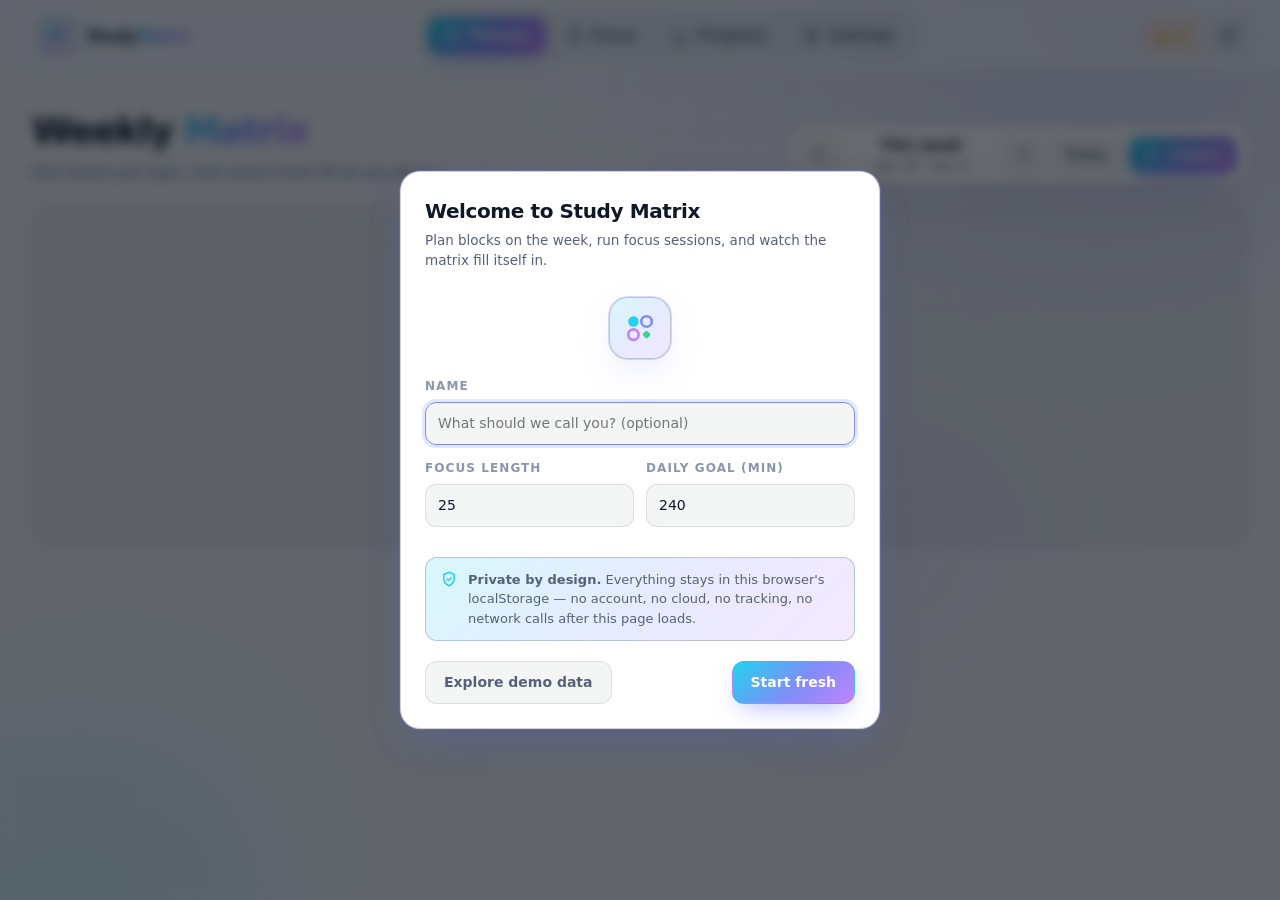
==== index.html @ 2f059b22 "Add Study Pomodoro Matrix app Vanilla HTML/CSS/JS Pomodoro study planner: weekly topic matrix with p" ====
<!doctype html>
<html lang="en" data-theme="dark">
<head>
  <meta charset="utf-8">
  <meta name="viewport" content="width=device-width, initial-scale=1">
  <meta name="theme-color" content="#070b14">
  <meta name="color-scheme" content="dark light">
  <title>Study Matrix — Plan · Focus · Achieve</title>
  <link rel="icon" href="data:image/svg+xml,%3Csvg xmlns='http://www.w3.org/2000/svg' viewBox='0 0 32 32'%3E%3Crect width='32' height='32' rx='8' fill='%230b1220'/%3E%3Ccircle cx='11' cy='11' r='4' fill='%2322d3ee'/%3E%3Ccircle cx='21' cy='11' r='4' fill='none' stroke='%23818cf8' stroke-width='2'/%3E%3Ccircle cx='11' cy='21' r='4' fill='none' stroke='%23c084fc' stroke-width='2'/%3E%3Crect x='18.5' y='18.5' width='5' height='5' rx='1.5' fill='%2334d399' transform='rotate(45 21 21)'/%3E%3C/svg%3E">
  <link rel="stylesheet" href="styles.css">
</head>
<body>
  <div class="bg-scene" aria-hidden="true">
    <div class="orb orb-a"></div>
    <div class="orb orb-b"></div>
    <div class="orb orb-c"></div>
    <div class="bg-grid"></div>
  </div>

  <header class="topbar">
    <button class="brand" data-goto="planner" aria-label="Study Matrix home">
      <span class="brand-mark" aria-hidden="true">
        <svg viewBox="0 0 32 32" width="30" height="30">
          <circle cx="11" cy="11" r="4" fill="#22d3ee"/>
          <circle cx="21" cy="11" r="4" fill="none" stroke="#818cf8" stroke-width="2"/>
          <circle cx="11" cy="21" r="4" fill="none" stroke="#c084fc" stroke-width="2"/>
          <rect x="18.6" y="18.6" width="4.8" height="4.8" rx="1.4" fill="#34d399" transform="rotate(45 21 21)"/>
        </svg>
      </span>
      <span class="brand-text">Study<em>Matrix</em></span>
    </button>

    <nav class="mainnav" aria-label="Main">
      <button class="nav-pill is-active" data-goto="planner">
        <svg viewBox="0 0 24 24" class="ic"><path d="M4 5h16M4 12h16M4 19h10" fill="none" stroke="currentColor" stroke-width="2" stroke-linecap="round"/></svg>
        <span>Planner</span>
      </button>
      <button class="nav-pill" data-goto="focus">
        <svg viewBox="0 0 24 24" class="ic"><circle cx="12" cy="13" r="8" fill="none" stroke="currentColor" stroke-width="2"/><path d="M12 9v4l2.5 2.5M9 2h6" fill="none" stroke="currentColor" stroke-width="2" stroke-linecap="round"/></svg>
        <span>Focus</span>
      </button>
      <button class="nav-pill" data-goto="progress">
        <svg viewBox="0 0 24 24" class="ic"><path d="M4 20V10M10 20V4M16 20v-8M22 20H2" fill="none" stroke="currentColor" stroke-width="2" stroke-linecap="round"/></svg>
        <span>Progress</span>
      </button>
      <button class="nav-pill" data-goto="settings">
        <svg viewBox="0 0 24 24" class="ic"><circle cx="12" cy="12" r="3.2" fill="none" stroke="currentColor" stroke-width="2"/><path d="M19 12a7 7 0 0 0-.14-1.4l2-1.55-2-3.46-2.35.95a7 7 0 0 0-2.42-1.4L13.7 2.6h-3.4l-.39 2.54a7 7 0 0 0-2.42 1.4l-2.35-.95-2 3.46 2 1.55A7 7 0 0 0 5 12c0 .48.05.94.14 1.4l-2 1.55 2 3.46 2.35-.95a7 7 0 0 0 2.42 1.4l.39 2.54h3.4l.39-2.54a7 7 0 0 0 2.42-1.4l2.35.95 2-3.46-2-1.55c.09-.46.14-.92.14-1.4Z" fill="none" stroke="currentColor" stroke-width="1.6"/></svg>
        <span>Settings</span>
      </button>
    </nav>

    <div class="top-actions">
      <button class="timer-chip" id="timer-chip" hidden data-goto="focus" aria-label="Timer running — go to Focus">
        <span class="chip-dot" aria-hidden="true"></span>
        <span id="timer-chip-text">25:00</span>
      </button>
      <div class="streak-chip" id="nav-streak" title="Current study streak">
        <svg viewBox="0 0 24 24" class="ic flame" aria-hidden="true"><path d="M12 22c4.4 0 7-2.8 7-6.5 0-2.4-1.2-4.2-2.4-5.7-.5 1-1.1 1.7-2 2.2.3-2.6-.9-6.1-4.1-8 .2 2.3-.6 3.9-1.9 5.4C7.3 10.9 5 13 5 16 5 19.9 7.6 22 12 22Z" fill="currentColor"/><path d="M12 22c-2 0-3.4-1.3-3.4-3.2 0-1.4.8-2.4 1.7-3.3.5.7 1 1.1 1.7 1.4.2-1.4-.3-2.9-1.5-4.1 2.5.6 4.9 2.9 4.9 6 0 1.9-1.4 3.2-3.4 3.2Z" fill="rgba(0,0,0,.28)"/></svg>
        <span id="nav-streak-num">0</span>
      </div>
      <button class="icon-btn" id="theme-toggle" aria-label="Toggle theme">
        <svg viewBox="0 0 24 24" class="ic ic-moon"><path d="M20.4 14.2A8.5 8.5 0 0 1 9.8 3.6 8.5 8.5 0 1 0 20.4 14.2Z" fill="none" stroke="currentColor" stroke-width="2" stroke-linejoin="round"/></svg>
        <svg viewBox="0 0 24 24" class="ic ic-sun"><circle cx="12" cy="12" r="4.4" fill="none" stroke="currentColor" stroke-width="2"/><path d="M12 2.5v2.4M12 19.1v2.4M2.5 12h2.4M19.1 12h2.4M5 5l1.7 1.7M17.3 17.3 19 19M19 5l-1.7 1.7M6.7 17.3 5 19" stroke="currentColor" stroke-width="2" stroke-linecap="round"/></svg>
      </button>
    </div>
  </header>

  <main id="main">
    <!-- ============ PLANNER ============ -->
    <section class="view is-active" id="view-planner" aria-labelledby="planner-title">
      <div class="view-head">
        <div>
          <h1 class="view-title" id="planner-title">Weekly <span class="grad-text">Matrix</span></h1>
          <p class="view-sub" id="planner-sub">Plan blocks per topic, then watch them fill as you focus.</p>
        </div>
        <div class="week-switch card">
          <button class="icon-btn" id="week-prev" aria-label="Previous week"><svg viewBox="0 0 24 24" class="ic"><path d="M14.5 5.5 8 12l6.5 6.5" fill="none" stroke="currentColor" stroke-width="2.4" stroke-linecap="round" stroke-linejoin="round"/></svg></button>
          <div class="week-label">
            <strong id="week-label">This week</strong>
            <span id="week-range">—</span>
          </div>
          <button class="icon-btn" id="week-next" aria-label="Next week"><svg viewBox="0 0 24 24" class="ic"><path d="M9.5 5.5 16 12l-6.5 6.5" fill="none" stroke="currentColor" stroke-width="2.4" stroke-linecap="round" stroke-linejoin="round"/></svg></button>
          <button class="btn btn-ghost btn-sm" id="week-today">Today</button>
          <button class="btn btn-primary btn-sm" id="add-subject">
            <svg viewBox="0 0 24 24" class="ic"><path d="M12 5v14M5 12h14" fill="none" stroke="currentColor" stroke-width="2.4" stroke-linecap="round"/></svg>
            Subject
          </button>
        </div>
      </div>
      <div id="planner-root"></div>
    </section>

    <!-- ============ FOCUS ============ -->
    <section class="view" id="view-focus" aria-labelledby="focus-title">
      <div class="focus-layout">
        <div class="focus-stage card" id="focus-stage">
          <div class="focus-toprow">
            <h1 class="view-title sr-only" id="focus-title">Focus</h1>
            <div class="phase-pill" id="phase-pill"><span class="phase-dot" aria-hidden="true"></span><span id="phase-label">Focus</span></div>
            <div class="cycle-dots" id="cycle-dots" aria-label="Cycle progress"></div>
          </div>

          <div class="ring-wrap">
            <svg class="ring" viewBox="0 0 320 320" aria-hidden="true">
              <defs>
                <linearGradient id="ringGrad" x1="0%" y1="0%" x2="100%" y2="100%">
                  <stop offset="0%" stop-color="#22d3ee"/>
                  <stop offset="55%" stop-color="#818cf8"/>
                  <stop offset="100%" stop-color="#c084fc"/>
                </linearGradient>
                <linearGradient id="ringGradRest" x1="0%" y1="0%" x2="100%" y2="100%">
                  <stop offset="0%" stop-color="#34d399"/>
                  <stop offset="100%" stop-color="#22d3ee"/>
                </linearGradient>
              </defs>
              <circle class="ring-track" cx="160" cy="160" r="140"/>
              <circle class="ring-value" id="ring-value" cx="160" cy="160" r="140"/>
            </svg>
            <div class="ring-center">
              <div class="ring-time" id="ring-time">25:00</div>
              <div class="ring-status" id="ring-status">Ready when you are</div>
            </div>
          </div>

          <div class="focus-controls">
            <button class="btn btn-ghost" id="btn-reset">
              <svg viewBox="0 0 24 24" class="ic"><path d="M4 10a8 8 0 1 1 1.7 6.2M4 10V4m0 6h6" fill="none" stroke="currentColor" stroke-width="2" stroke-linecap="round" stroke-linejoin="round"/></svg>
              Reset
            </button>
            <button class="btn btn-primary btn-xl" id="btn-main">
              <svg viewBox="0 0 24 24" class="ic ic-play"><path d="M7 4.8v14.4L19 12Z" fill="currentColor"/></svg>
              <svg viewBox="0 0 24 24" class="ic ic-pause"><path d="M7 4h3.6v16H7zM13.4 4H17v16h-3.6z" fill="currentColor"/></svg>
              <span id="btn-main-text">Start</span>
            </button>
            <button class="btn btn-ghost" id="btn-skip-rest" hidden>
              Skip rest
              <svg viewBox="0 0 24 24" class="ic"><path d="M5 5l9 7-9 7V5ZM16 5h3v14h-3z" fill="currentColor"/></svg>
            </button>
          </div>
        </div>

        <aside class="focus-side">
          <div class="card side-card">
            <label class="field-label" for="topic-select">Studying now</label>
            <select id="topic-select" class="select"></select>
            <div class="side-topic-meta" id="topic-meta">Pick a topic to tie this session to it.</div>
          </div>
          <div class="card side-card">
            <div class="side-stats" id="focus-side-stats"></div>
          </div>
          <div class="card side-card hint-card">
            <div class="hint-title">Shortcuts</div>
            <ul class="hints">
              <li><kbd>Space</kbd> start / pause</li>
            </ul>
          </div>
        </aside>
      </div>
    </section>

    <!-- ============ PROGRESS ============ -->
    <section class="view" id="view-progress" aria-labelledby="progress-title">
      <div class="view-head">
        <div>
          <h1 class="view-title" id="progress-title">Your <span class="grad-text">Progress</span></h1>
          <p class="view-sub">An honest record of time spent — no manual entry.</p>
        </div>
      </div>
      <div id="progress-root"></div>
    </section>

    <!-- ============ SETTINGS ============ -->
    <section class="view" id="view-settings" aria-labelledby="settings-title">
      <div class="view-head">
        <div>
          <h1 class="view-title" id="settings-title">Settings</h1>
          <p class="view-sub">Everything is stored locally in this browser only.</p>
        </div>
      </div>
      <div id="settings-root"></div>
    </section>
  </main>

  <div id="toast-root" aria-live="polite"></div>
  <div id="modal-root"></div>
  <input type="file" id="import-file" accept="application/json,.json" hidden>

  <script type="module" src="js/main.js"></script>
</body>
</html>
---- styles.css ----
/* ============================================================
   Study Matrix — design system
   Dark glass by default, light theme via [data-theme="light"]
   ============================================================ */

:root {
  --bg: #070b14;
  --bg-soft: #0b1120;
  --panel: linear-gradient(180deg, rgba(255,255,255,.055), rgba(255,255,255,.018));
  --panel-solid: #0e1526;
  --panel-2: rgba(255,255,255,.04);
  --border: rgba(255,255,255,.09);
  --border-strong: rgba(255,255,255,.16);
  --text: #e8eefb;
  --text-dim: #93a0b8;
  --text-faint: #5d6879;
  --accent: #22d3ee;
  --accent-2: #818cf8;
  --accent-3: #c084fc;
  --grad: linear-gradient(135deg, #22d3ee, #818cf8 55%, #c084fc);
  --grad-soft: linear-gradient(135deg, rgba(34,211,238,.18), rgba(129,140,248,.18) 55%, rgba(192,132,252,.18));
  --green: #34d399;
  --amber: #fbbf24;
  --rose: #fb7185;
  --radius: 18px;
  --radius-sm: 12px;
  --shadow: 0 18px 50px -18px rgba(0,0,0,.65);
  --shadow-glow: 0 0 0 1px rgba(129,140,248,.25), 0 14px 44px -12px rgba(129,140,248,.35);
  --font: ui-sans-serif, system-ui, -apple-system, "Segoe UI", Roboto, "Helvetica Neue", Arial, sans-serif;
  --mono: ui-monospace, "SF Mono", "Cascadia Code", Consolas, monospace;
}

[data-theme="light"] {
  --bg: #eef1f8;
  --bg-soft: #e6eaf4;
  --panel: linear-gradient(180deg, rgba(255,255,255,.92), rgba(255,255,255,.78));
  --panel-solid: #ffffff;
  --panel-2: rgba(15,23,42,.045);
  --border: rgba(15,23,42,.1);
  --border-strong: rgba(15,23,42,.2);
  --text: #101828;
  --text-dim: #55617a;
  --text-faint: #8b95ab;
  --shadow: 0 18px 44px -20px rgba(30,41,82,.35);
  --shadow-glow: 0 0 0 1px rgba(129,140,248,.3), 0 14px 40px -14px rgba(129,140,248,.4);
}

* { box-sizing: border-box; }
html { height: 100%; -webkit-tap-highlight-color: transparent; }

[hidden] { display: none !important; }

body {
  margin: 0;
  min-height: 100%;
  font-family: var(--font);
  background: var(--bg);
  color: var(--text);
  line-height: 1.5;
  -webkit-font-smoothing: antialiased;
  overflow-x: hidden;
}

/* Ambient background */
.bg-scene { position: fixed; inset: 0; z-index: -1; overflow: hidden; background:
  radial-gradient(1200px 700px at 85% -10%, rgba(129,140,248,.14), transparent 60%),
  radial-gradient(900px 600px at -10% 110%, rgba(34,211,238,.12), transparent 55%),
  var(--bg);
}
.orb { position: absolute; border-radius: 50%; filter: blur(90px); opacity: .5; animation: drift 26s ease-in-out infinite alternate; }
.orb-a { width: 520px; height: 520px; top: -180px; right: -80px; background: radial-gradient(circle, rgba(129,140,248,.5), transparent 65%); }
.orb-b { width: 460px; height: 460px; bottom: -200px; left: -120px; background: radial-gradient(circle, rgba(34,211,238,.45), transparent 65%); animation-delay: -8s; }
.orb-c { width: 380px; height: 380px; top: 40%; left: 55%; background: radial-gradient(circle, rgba(192,132,252,.32), transparent 65%); animation-delay: -16s; }
[data-theme="light"] .orb { opacity: .35; }
@keyframes drift { from { transform: translate3d(0,0,0) scale(1); } to { transform: translate3d(40px, 30px, 0) scale(1.08); } }

.bg-grid { position: absolute; inset: 0; background-image:
  linear-gradient(rgba(255,255,255,.028) 1px, transparent 1px),
  linear-gradient(90deg, rgba(255,255,255,.028) 1px, transparent 1px);
  background-size: 44px 44px;
  mask-image: radial-gradient(ellipse 90% 70% at 50% 0%, #000 30%, transparent 75%);
}
[data-theme="light"] .bg-grid { background-image:
  linear-gradient(rgba(15,23,42,.05) 1px, transparent 1px),
  linear-gradient(90deg, rgba(15,23,42,.05) 1px, transparent 1px); }

::selection { background: rgba(129,140,248,.4); }

/* Scrollbars */
::-webkit-scrollbar { width: 10px; height: 10px; }
::-webkit-scrollbar-thumb { background: rgba(140,150,180,.28); border-radius: 8px; border: 2px solid transparent; background-clip: content-box; }
::-webkit-scrollbar-track { background: transparent; }

:focus-visible { outline: 2px solid var(--accent-2); outline-offset: 2px; border-radius: 6px; }

.sr-only { position: absolute; width: 1px; height: 1px; margin: -1px; padding: 0; overflow: hidden; clip: rect(0 0 0 0); white-space: nowrap; border: 0; }

/* ============ Top bar ============ */
.topbar {
  position: sticky; top: 0; z-index: 50;
  display: flex; align-items: center; gap: 18px;
  padding: 12px clamp(14px, 3vw, 32px);
  background: color-mix(in srgb, var(--bg) 72%, transparent);
  backdrop-filter: blur(18px) saturate(1.4);
  -webkit-backdrop-filter: blur(18px) saturate(1.4);
  border-bottom: 1px solid var(--border);
}

.brand { display: flex; align-items: center; gap: 10px; background: none; border: 0; cursor: pointer; color: var(--text); padding: 4px 6px; border-radius: 10px; }
.brand-mark { display: grid; place-items: center; width: 38px; height: 38px; border-radius: 12px; background: var(--grad-soft); border: 1px solid var(--border-strong); box-shadow: var(--shadow-glow); }
.brand-text { font-size: 19px; font-weight: 800; letter-spacing: -.02em; }
.brand-text em { font-style: normal; background: var(--grad); -webkit-background-clip: text; background-clip: text; color: transparent; }

.mainnav { display: flex; gap: 4px; margin-inline: auto; background: var(--panel-2); border: 1px solid var(--border); padding: 4px; border-radius: 14px; }
.nav-pill {
  display: flex; align-items: center; gap: 8px;
  padding: 8px 16px; border-radius: 10px; border: 0; cursor: pointer;
  background: transparent; color: var(--text-dim);
  font: inherit; font-size: 14px; font-weight: 600;
  transition: color .18s, background .18s, box-shadow .18s;
}
.nav-pill:hover { color: var(--text); }
.nav-pill.is-active { color: #fff; background: var(--grad); box-shadow: 0 8px 22px -8px rgba(129,140,248,.7); }
[data-theme="light"] .nav-pill.is-active { color: #fff; }
.nav-pill .ic { width: 17px; height: 17px; }

.top-actions { display: flex; align-items: center; gap: 10px; }

.icon-btn {
  display: grid; place-items: center; width: 38px; height: 38px;
  border-radius: 11px; border: 1px solid var(--border);
  background: var(--panel-2); color: var(--text-dim); cursor: pointer;
  transition: color .15s, border-color .15s, transform .15s;
}
.icon-btn:hover { color: var(--text); border-color: var(--border-strong); transform: translateY(-1px); }
.icon-btn .ic { width: 19px; height: 19px; }

#theme-toggle .ic-sun { display: none; }
[data-theme="light"] #theme-toggle .ic-sun { display: block; }
[data-theme="light"] #theme-toggle .ic-moon { display: none; }

.streak-chip {
  display: flex; align-items: center; gap: 6px;
  padding: 7px 12px; border-radius: 11px;
  background: rgba(251,146,60,.12); border: 1px solid rgba(251,146,60,.35);
  color: var(--amber); font-weight: 800; font-size: 14px;
}
.streak-chip .flame { width: 16px; height: 16px; }

.timer-chip {
  display: flex; align-items: center; gap: 8px;
  padding: 7px 13px; border-radius: 11px; cursor: pointer;
  background: var(--grad-soft); border: 1px solid var(--border-strong);
  color: var(--text); font: inherit; font-weight: 700; font-size: 14px; font-variant-numeric: tabular-nums;
}
.timer-chip .chip-dot { width: 8px; height: 8px; border-radius: 50%; background: var(--green); animation: pulse 1.4s ease-in-out infinite; }
@keyframes pulse { 0%,100% { box-shadow: 0 0 0 0 rgba(52,211,153,.6); } 55% { box-shadow: 0 0 0 7px rgba(52,211,153,0); } }

/* ============ Layout ============ */
main { padding: clamp(16px, 3vw, 32px); max-width: 1280px; margin: 0 auto; }

.view { display: none; animation: viewIn .38s cubic-bezier(.2,.8,.25,1); }
.view.is-active { display: block; }
@keyframes viewIn { from { opacity: 0; transform: translateY(14px); } to { opacity: 1; transform: none; } }

.view-head { display: flex; align-items: flex-end; justify-content: space-between; gap: 18px; flex-wrap: wrap; margin-bottom: 22px; }
.view-title { margin: 0; font-size: clamp(26px, 3.4vw, 36px); font-weight: 850; letter-spacing: -.03em; }
.view-sub { margin: 4px 0 0; color: var(--text-dim); font-size: 14.5px; }
.grad-text { background: var(--grad); -webkit-background-clip: text; background-clip: text; color: transparent; }

.card {
  background: var(--panel);
  border: 1px solid var(--border);
  border-radius: var(--radius);
  box-shadow: var(--shadow);
  backdrop-filter: blur(14px);
  -webkit-backdrop-filter: blur(14px);
}

/* ============ Buttons / inputs ============ */
.btn {
  display: inline-flex; align-items: center; justify-content: center; gap: 8px;
  font: inherit; font-weight: 700; font-size: 14px;
  padding: 10px 18px; border-radius: 12px; cursor: pointer;
  border: 1px solid transparent; color: var(--text);
  transition: transform .15s, box-shadow .15s, filter .15s, background .15s;
}
.btn:active { transform: translateY(1px) scale(.99); }
.btn .ic { width: 17px; height: 17px; }

.btn-primary { background: var(--grad); color: #fff; box-shadow: 0 10px 26px -10px rgba(129,140,248,.75); }
.btn-primary:hover { filter: brightness(1.08); box-shadow: 0 14px 32px -10px rgba(129,140,248,.85); transform: translateY(-1px); }
.btn-primary:disabled { filter: grayscale(.6) brightness(.7); cursor: not-allowed; transform: none; box-shadow: none; }

.btn-ghost { background: var(--panel-2); border-color: var(--border); color: var(--text-dim); }
.btn-ghost:hover { color: var(--text); border-color: var(--border-strong); }

.btn-danger { background: rgba(251,113,133,.14); border-color: rgba(251,113,133,.4); color: var(--rose); }
.btn-danger:hover { background: rgba(251,113,133,.24); }

.btn-sm { padding: 7px 13px; font-size: 13px; border-radius: 10px; }
.btn-xl { padding: 16px 34px; font-size: 17px; border-radius: 16px; gap: 10px; }
.btn-xl .ic { width: 20px; height: 20px; }

.btn .ic-pause, .btn.is-running .ic-play { display: none; }
.btn.is-running .ic-pause { display: block; }

.select, .input {
  width: 100%; font: inherit; font-size: 14px; color: var(--text);
  background: var(--panel-2); border: 1px solid var(--border);
  border-radius: 11px; padding: 10px 12px; outline: none;
  transition: border-color .15s, box-shadow .15s;
}
.select:focus, .input:focus { border-color: var(--accent-2); box-shadow: 0 0 0 3px rgba(129,140,248,.22); }
.select option, .select optgroup { background: var(--panel-solid); color: var(--text); }

.field-label { display: block; font-size: 12px; font-weight: 800; letter-spacing: .09em; text-transform: uppercase; color: var(--text-faint); margin-bottom: 7px; }
.field { margin-bottom: 14px; }
.field-row { display: flex; gap: 12px; }
.field-row .field { flex: 1; }

input[type="checkbox"].switch { position: absolute; opacity: 0; pointer-events: none; }
.switch-track { display: inline-flex; align-items: center; gap: 10px; cursor: pointer; user-select: none; }
.switch-track::before { content: ""; width: 42px; height: 24px; border-radius: 999px; background: var(--panel-2); border: 1px solid var(--border-strong); transition: background .18s; flex: none; }
.switch-track::after { content: ""; position: absolute; width: 18px; height: 18px; border-radius: 50%; background: var(--text-dim); transition: transform .18s, background .18s; transform: translateX(3px); }
.switch-track { position: relative; }
.switch:checked + .switch-track::before { background: var(--grad); border-color: transparent; }
.switch:checked + .switch-track::after { transform: translateX(21px); background: #fff; }

.color-dots { display: flex; gap: 9px; flex-wrap: wrap; }
.color-dot-pick { width: 30px; height: 30px; border-radius: 50%; cursor: pointer; border: 2px solid transparent; padding: 0; background: none; position: relative; transition: transform .12s; }
.color-dot-pick::after { content: ""; position: absolute; inset: 3px; border-radius: 50%; background: var(--c); }
.color-dot-pick:hover { transform: scale(1.12); }
.color-dot-pick.is-picked { border-color: var(--text); }

kbd {
  font: 600 11px/1 var(--mono); color: var(--text-dim);
  background: var(--panel-2); border: 1px solid var(--border-strong);
  border-bottom-width: 2px; border-radius: 6px; padding: 3px 6px;
}

/* ============ Planner ============ */
.week-switch { display: flex; align-items: center; gap: 8px; padding: 8px 10px; border-radius: 16px; flex-wrap: wrap; }
.week-label { display: flex; flex-direction: column; align-items: center; min-width: 150px; }
.week-label strong { font-size: 14.5px; }
.week-label span { font-size: 12px; color: var(--text-dim); font-variant-numeric: tabular-nums; }

.matrix-scroll { overflow-x: auto; border-radius: var(--radius); border: 1px solid var(--border); background: var(--panel); box-shadow: var(--shadow); backdrop-filter: blur(14px); }

table.matrix { border-collapse: separate; border-spacing: 0; width: 100%; min-width: 860px; }
.matrix th, .matrix td { padding: 10px 12px; border-bottom: 1px solid var(--border); text-align: left; vertical-align: middle; }
.matrix thead th {
  position: sticky; top: 0; z-index: 3;
  background: color-mix(in srgb, var(--panel-solid) 88%, transparent);
  backdrop-filter: blur(10px);
  font-size: 12px; color: var(--text-dim); text-transform: uppercase; letter-spacing: .07em;
  border-bottom: 1px solid var(--border-strong);
}
.matrix thead th .daynum { display: block; font-size: 19px; font-weight: 850; color: var(--text); letter-spacing: -.02em; margin-top: 2px; }
.matrix thead th.is-today .daynum { color: transparent; background: var(--grad); -webkit-background-clip: text; background-clip: text; }
.matrix thead th.is-today { box-shadow: inset 0 -2px 0 var(--accent-2); }

.matrix .corner-col, .matrix .topic-col { position: sticky; left: 0; z-index: 2; background: var(--panel-solid); min-width: 230px; max-width: 230px; }
.matrix thead .corner-col { z-index: 4; }
.matrix tbody tr:hover .topic-col { background: color-mix(in srgb, var(--panel-solid) 100%, transparent); }

.subject-row td {
  background: color-mix(in srgb, var(--panel-solid) 55%, transparent);
  padding: 9px 12px;
}
.subject-tag { display: inline-flex; align-items: center; gap: 9px; font-weight: 800; font-size: 13.5px; letter-spacing: .01em; }
.subject-tag .swatch { width: 11px; height: 11px; border-radius: 4px; background: var(--c); box-shadow: 0 0 12px var(--c); }
.subject-tools { float: right; display: flex; gap: 4px; }
.tool-btn { display: grid; place-items: center; width: 26px; height: 26px; border-radius: 8px; border: 0; background: transparent; color: var(--text-faint); cursor: pointer; }
.tool-btn:hover { color: var(--text); background: var(--panel-2); }
.tool-btn .ic { width: 15px; height: 15px; }

.subject-hint { display: inline-block; margin-left: 20px; font-size: 12.5px; color: var(--text-faint); font-weight: 500; }
.link-btn { border: 0; background: none; padding: 0; font: inherit; font-size: 12.5px; font-weight: 750; color: var(--accent-2); cursor: pointer; text-decoration: underline; text-underline-offset: 3px; }
.link-btn:hover { color: var(--accent); }

.topic-name { font-weight: 650; font-size: 14.5px; display: flex; align-items: center; gap: 8px; flex-wrap: wrap; }
.topic-name .est { font-size: 11.5px; font-weight: 700; color: var(--text-faint); background: var(--panel-2); border: 1px solid var(--border); padding: 2px 7px; border-radius: 999px; }
.topic-name.is-done { text-decoration: line-through; color: var(--text-faint); }
.topic-name.is-overdue:not(.is-done) { color: var(--amber); }
.overdue-tag { font-size: 10.5px; font-weight: 800; letter-spacing: .05em; text-transform: uppercase; color: var(--amber); background: rgba(251,191,36,.12); border: 1px solid rgba(251,191,36,.35); padding: 2px 7px; border-radius: 999px; }

.topic-sub { display: flex; align-items: center; gap: 8px; margin-top: 7px; flex-wrap: wrap; }

.tpbar { display: flex; align-items: center; gap: 7px; flex: 1; min-width: 70px; }
.tpbar-track { position: relative; flex: 1; height: 6px; min-width: 40px; border-radius: 999px; background: var(--panel-2); border: 1px solid var(--border); overflow: hidden; display: flex; }
.tpbar-done { height: 100%; border-radius: 999px 0 0 999px; background: linear-gradient(90deg, color-mix(in srgb, var(--c) 60%, transparent), var(--c)); box-shadow: 0 0 8px color-mix(in srgb, var(--c) 55%, transparent); transition: width .5s cubic-bezier(.2,.8,.25,1); }
.tpbar-planned { height: 100%; background: color-mix(in srgb, var(--c) 26%, transparent); border-right: 1px solid color-mix(in srgb, var(--c) 60%, transparent); transition: width .5s cubic-bezier(.2,.8,.25,1); }
.tpbar-text { font-size: 10.5px; font-weight: 750; color: var(--text-faint); font-variant-numeric: tabular-nums; white-space: nowrap; }
.tpbar.is-over .tpbar-text { color: var(--amber); }
.row-start {
  display: inline-flex; align-items: center; gap: 6px;
  font: inherit; font-size: 12px; font-weight: 750;
  color: var(--text-dim); background: var(--panel-2);
  border: 1px solid var(--border); border-radius: 9px;
  padding: 5px 10px; cursor: pointer; transition: all .15s;
}
.row-start:hover { color: #fff; background: var(--grad); border-color: transparent; box-shadow: 0 6px 18px -8px rgba(129,140,248,.8); }
.row-start .ic { width: 13px; height: 13px; }

.cell { cursor: pointer; border-radius: 10px; transition: background .12s; min-width: 96px; }
.cell:hover { background: var(--panel-2); }
.dots { display: flex; flex-wrap: wrap; gap: 5px; align-items: center; min-height: 18px; max-width: 120px; }

.dot { width: 11px; height: 11px; border-radius: 50%; border: 2px solid var(--c, var(--accent-2)); transition: transform .18s; }
.dot.is-planned { background: transparent; opacity: .75; }
.dot.is-done { background: var(--c, var(--accent-2)); border-color: transparent; box-shadow: 0 0 8px color-mix(in srgb, var(--c, #818cf8) 70%, transparent); }
.dot.is-over { border-radius: 3px; background: var(--c, var(--accent-2)); border-color: transparent; transform: rotate(45deg) scale(.92); box-shadow: 0 0 8px color-mix(in srgb, var(--c, #818cf8) 70%, transparent); }
.dot.pop { animation: dotPop .5s cubic-bezier(.2,1.6,.4,1); }
@keyframes dotPop { 0% { transform: scale(.2); } 60% { transform: scale(1.45); } 100% { transform: scale(1); } }

.cell-sum { font-size: 10.5px; color: var(--text-faint); margin-left: 2px; font-variant-numeric: tabular-nums; }

/* Block stepper popover */
.popover {
  position: fixed; z-index: 90; width: 230px;
  background: var(--panel-solid); border: 1px solid var(--border-strong);
  border-radius: 16px; box-shadow: var(--shadow), var(--shadow-glow);
  padding: 16px; animation: viewIn .2s ease;
}
.popover-title { font-weight: 800; font-size: 13.5px; margin-bottom: 2px; }
.popover-sub { font-size: 12px; color: var(--text-dim); margin-bottom: 12px; }
.stepper { display: flex; align-items: center; justify-content: space-between; gap: 10px; margin-bottom: 12px; }
.stepper button { width: 38px; height: 38px; border-radius: 11px; border: 1px solid var(--border-strong); background: var(--panel-2); color: var(--text); font-size: 20px; font-weight: 700; cursor: pointer; }
.stepper button:hover { background: var(--grad); border-color: transparent; color: #fff; }
.stepper .step-val { font-size: 26px; font-weight: 850; font-variant-numeric: tabular-nums; min-width: 46px; text-align: center; }
.popover .btn { width: 100%; }

/* Empty state */
.empty {
  border: 1.5px dashed var(--border-strong); border-radius: var(--radius);
  padding: 46px 24px; text-align: center; color: var(--text-dim);
  background: var(--panel-2);
}
.empty .empty-art { width: 74px; height: 74px; margin: 0 auto 16px; border-radius: 22px; display: grid; place-items: center; background: var(--grad-soft); border: 1px solid var(--border-strong); color: var(--accent-2); }
.empty .empty-art .ic { width: 34px; height: 34px; }
.empty h3 { margin: 0 0 6px; color: var(--text); font-size: 18px; }
.empty p { margin: 0 auto 18px; max-width: 430px; font-size: 14px; }
.empty .row { display: flex; gap: 10px; justify-content: center; flex-wrap: wrap; }

/* ============ Focus ============ */
.focus-layout { display: grid; grid-template-columns: minmax(0, 1fr) 320px; gap: 20px; align-items: start; }

.focus-stage { padding: clamp(20px, 3vw, 36px); display: flex; flex-direction: column; align-items: center; position: relative; overflow: hidden; }
.focus-stage::before { content: ""; position: absolute; inset: -40% -20% auto; height: 70%; background: radial-gradient(ellipse at center, rgba(129,140,248,.16), transparent 65%); pointer-events: none; }

.focus-toprow { display: flex; align-items: center; justify-content: space-between; width: 100%; margin-bottom: 8px; }
.phase-pill { display: inline-flex; align-items: center; gap: 8px; padding: 7px 15px; border-radius: 999px; font-weight: 800; font-size: 13px; letter-spacing: .06em; text-transform: uppercase; background: var(--grad-soft); border: 1px solid var(--border-strong); }
.phase-pill .phase-dot { width: 9px; height: 9px; border-radius: 50%; background: var(--grad); }
.phase-pill.is-rest .phase-dot { background: var(--green); }

.cycle-dots { display: flex; gap: 8px; }
.cycle-dot { width: 12px; height: 12px; border-radius: 50%; border: 2px solid var(--border-strong); transition: all .2s; }
.cycle-dot.is-on { border-color: transparent; background: var(--grad); box-shadow: 0 0 10px rgba(129,140,248,.7); }

.ring-wrap { position: relative; width: min(420px, 78vw); aspect-ratio: 1; margin: 12px 0 4px; }
.ring { width: 100%; height: 100%; transform: rotate(-90deg); }
.ring-track { fill: none; stroke: var(--panel-2); stroke-width: 14; }
.ring-value { fill: none; stroke: url(#ringGrad); stroke-width: 14; stroke-linecap: round; transition: stroke-dashoffset .35s linear; filter: drop-shadow(0 0 14px rgba(129,140,248,.55)); }
.ring-value.is-rest { stroke: url(#ringGradRest); filter: drop-shadow(0 0 14px rgba(52,211,153,.5)); }

.ring-center { position: absolute; inset: 0; display: flex; flex-direction: column; align-items: center; justify-content: center; gap: 6px; }
.ring-time { font-size: clamp(58px, 10vw, 88px); font-weight: 850; letter-spacing: -.04em; font-variant-numeric: tabular-nums; line-height: 1; }
.ring-status { color: var(--text-dim); font-size: 14.5px; font-weight: 600; }

.focus-controls { display: flex; align-items: center; gap: 14px; margin-top: 18px; flex-wrap: wrap; justify-content: center; }

.focus-side { display: flex; flex-direction: column; gap: 16px; }
.side-card { padding: 18px; }
.side-topic-meta { margin-top: 10px; font-size: 13px; color: var(--text-dim); }
.side-topic-meta strong { color: var(--text); }
.side-stats { display: grid; grid-template-columns: 1fr 1fr; gap: 12px; }
.side-stat { background: var(--panel-2); border: 1px solid var(--border); border-radius: var(--radius-sm); padding: 12px; }
.side-stat b { display: block; font-size: 21px; font-weight: 850; letter-spacing: -.02em; font-variant-numeric: tabular-nums; }
.side-stat span { font-size: 11px; text-transform: uppercase; letter-spacing: .08em; color: var(--text-faint); font-weight: 700; }

.hint-card { font-size: 13px; color: var(--text-dim); }
.hint-title { font-weight: 800; font-size: 12px; text-transform: uppercase; letter-spacing: .09em; color: var(--text-faint); margin-bottom: 8px; }
.hints { margin: 0; padding: 0; list-style: none; display: grid; gap: 7px; }
.hints li { display: flex; align-items: center; gap: 8px; }

/* ============ Progress ============ */
.progress-grid { display: grid; grid-template-columns: repeat(12, 1fr); gap: 16px; }
.pg-today { grid-column: span 5; padding: 22px; display: flex; align-items: center; gap: 22px; }
.pg-streak { grid-column: span 3; padding: 22px; display: flex; flex-direction: column; justify-content: center; align-items: flex-start; gap: 4px; position: relative; overflow: hidden; }
.pg-week { grid-column: span 4; padding: 22px; }
.pg-subjects { grid-column: span 7; padding: 22px; }
.pg-chart { grid-column: span 5; padding: 22px; }
.pg-recent { grid-column: span 12; padding: 22px; }

.goal-ring-wrap { position: relative; width: 148px; height: 148px; flex: none; }
.goal-ring-wrap svg { transform: rotate(-90deg); }
.goal-ring-track { fill: none; stroke: var(--panel-2); stroke-width: 12; }
.goal-ring-val { fill: none; stroke: url(#ringGrad); stroke-width: 12; stroke-linecap: round; transition: stroke-dashoffset .8s cubic-bezier(.2,.8,.25,1); filter: drop-shadow(0 0 10px rgba(129,140,248,.5)); }
.goal-ring-center { position: absolute; inset: 0; display: grid; place-items: center; text-align: center; }
.goal-ring-center b { font-size: 26px; font-weight: 850; letter-spacing: -.03em; }
.goal-ring-center span { font-size: 11px; color: var(--text-faint); text-transform: uppercase; letter-spacing: .08em; font-weight: 700; }

.pg-big { font-size: 40px; font-weight: 850; letter-spacing: -.04em; line-height: 1; }
.pg-label { font-size: 11px; text-transform: uppercase; letter-spacing: .09em; color: var(--text-faint); font-weight: 800; }
.pg-note { color: var(--text-dim); font-size: 13.5px; margin-top: 6px; }
.pg-flame { width: 44px; height: 44px; color: var(--amber); filter: drop-shadow(0 0 16px rgba(251,146,60,.6)); margin-bottom: 6px; }
.pg-head { display: flex; justify-content: space-between; align-items: baseline; margin-bottom: 14px; gap: 10px; }
.pg-head h2 { margin: 0; font-size: 16.5px; font-weight: 800; letter-spacing: -.01em; }
.pg-head span { color: var(--text-faint); font-size: 12.5px; }

.subj-bar-row { display: grid; grid-template-columns: 130px 1fr 62px; align-items: center; gap: 12px; padding: 7px 0; }
.subj-bar-name { display: flex; align-items: center; gap: 8px; font-size: 13.5px; font-weight: 650; overflow: hidden; text-overflow: ellipsis; white-space: nowrap; }
.subj-bar-name .swatch { width: 10px; height: 10px; border-radius: 4px; background: var(--c); box-shadow: 0 0 10px var(--c); flex: none; }
.subj-bar-track { height: 12px; border-radius: 999px; background: var(--panel-2); border: 1px solid var(--border); overflow: hidden; }
.subj-bar-val { height: 100%; border-radius: 999px; background: linear-gradient(90deg, color-mix(in srgb, var(--c) 55%, transparent), var(--c)); box-shadow: 0 0 12px color-mix(in srgb, var(--c) 60%, transparent); transition: width .7s cubic-bezier(.2,.8,.25,1); }
.subj-bar-hours { text-align: right; font-size: 13px; font-weight: 750; color: var(--text-dim); font-variant-numeric: tabular-nums; }

.week-chart { display: flex; align-items: flex-end; gap: 10px; height: 170px; padding-top: 8px; }
.wc-col { flex: 1; display: flex; flex-direction: column; align-items: center; gap: 8px; height: 100%; justify-content: flex-end; }
.wc-bar-wrap { width: 100%; max-width: 40px; height: 100%; display: flex; align-items: flex-end; border-radius: 9px; background: var(--panel-2); border: 1px solid var(--border); overflow: hidden; }
.wc-bar { width: 100%; border-radius: 8px 8px 0 0; background: var(--grad); transition: height .6s cubic-bezier(.2,.8,.25,1); min-height: 0; }
.wc-bar.is-today { background: linear-gradient(180deg, #34d399, #22d3ee); box-shadow: 0 0 16px rgba(52,211,153,.5); }
.wc-day { font-size: 11px; font-weight: 700; color: var(--text-faint); text-transform: uppercase; }
.wc-day.is-today { color: var(--green); }
.wc-val { font-size: 11px; color: var(--text-dim); font-variant-numeric: tabular-nums; }

.recent-list { display: grid; gap: 8px; }
.recent-item { display: flex; align-items: center; gap: 12px; padding: 10px 12px; border-radius: var(--radius-sm); background: var(--panel-2); border: 1px solid var(--border); font-size: 13.5px; }
.recent-item .swatch { width: 10px; height: 10px; border-radius: 4px; background: var(--c); box-shadow: 0 0 10px var(--c); flex: none; }
.recent-item .r-title { font-weight: 650; }
.recent-item .r-sub { color: var(--text-faint); font-size: 12px; margin-left: auto; font-variant-numeric: tabular-nums; white-space: nowrap; }

/* ============ Settings ============ */
.settings-grid { display: grid; grid-template-columns: 1fr 1fr; gap: 16px; align-items: start; }
.set-card { padding: 22px; }
.set-card h2 { margin: 0 0 4px; font-size: 16.5px; font-weight: 800; }
.set-card .set-sub { color: var(--text-dim); font-size: 13px; margin: 0 0 16px; }
.set-row { display: flex; align-items: center; justify-content: space-between; gap: 16px; padding: 11px 0; border-bottom: 1px solid var(--border); }
.set-row:last-child { border-bottom: 0; }
.set-row .set-name { font-weight: 650; font-size: 14px; }
.set-row .set-desc { color: var(--text-faint); font-size: 12.5px; margin-top: 2px; }
.set-row .input, .set-row .select { width: 110px; }
.seg { display: flex; background: var(--panel-2); border: 1px solid var(--border); border-radius: 11px; padding: 3px; gap: 2px; }
.seg button { border: 0; background: transparent; color: var(--text-dim); font: inherit; font-size: 13px; font-weight: 700; padding: 7px 14px; border-radius: 8px; cursor: pointer; }
.seg button.is-on { background: var(--grad); color: #fff; }
.danger-zone { border-color: rgba(251,113,133,.35); }

/* ============ Toasts ============ */
#toast-root { position: fixed; bottom: 22px; left: 50%; transform: translateX(-50%); z-index: 120; display: flex; flex-direction: column; gap: 10px; align-items: center; pointer-events: none; }
.toast {
  pointer-events: auto; display: flex; align-items: center; gap: 14px;
  background: var(--panel-solid); border: 1px solid var(--border-strong);
  border-radius: 14px; padding: 12px 16px; box-shadow: var(--shadow), var(--shadow-glow);
  font-size: 14px; font-weight: 600; animation: toastIn .25s cubic-bezier(.2,1.2,.3,1);
  position: relative; overflow: hidden;
}
.toast .toast-bar { position: absolute; left: 0; bottom: 0; height: 3px; background: var(--grad); animation: toastBar linear forwards; }
@keyframes toastIn { from { opacity: 0; transform: translateY(16px) scale(.95); } }
@keyframes toastBar { from { width: 100%; } to { width: 0%; } }
.toast button { border: 0; background: none; color: var(--accent); font: inherit; font-weight: 800; cursor: pointer; padding: 2px 6px; border-radius: 6px; }
.toast button:hover { background: var(--panel-2); }

/* ============ Modals ============ */
#modal-root:empty { display: none; }
.modal-backdrop { position: fixed; inset: 0; z-index: 100; background: rgba(4,7,14,.6); backdrop-filter: blur(6px); display: grid; place-items: center; padding: 18px; animation: fadeIn .18s ease; }
@keyframes fadeIn { from { opacity: 0; } }
.modal { width: min(480px, 100%); max-height: 88vh; overflow-y: auto; background: var(--panel-solid); border: 1px solid var(--border-strong); border-radius: 20px; box-shadow: var(--shadow), var(--shadow-glow); padding: 24px; animation: modalIn .24s cubic-bezier(.2,1.1,.3,1); }
@keyframes modalIn { from { opacity: 0; transform: translateY(18px) scale(.97); } }
.modal h2 { margin: 0 0 4px; font-size: 20px; font-weight: 850; letter-spacing: -.02em; }
.modal .modal-sub { color: var(--text-dim); font-size: 13.5px; margin: 0 0 18px; }
.modal-actions { display: flex; justify-content: flex-end; gap: 10px; margin-top: 20px; }
.modal-actions .left { margin-right: auto; }

/* Setup welcome */
.welcome-hero { text-align: center; padding: 8px 0 4px; }
.welcome-hero .brand-mark { margin: 0 auto 14px; width: 62px; height: 62px; border-radius: 19px; }
.welcome-hero .brand-mark svg { width: 42px; height: 42px; }
.privacy-note { display: flex; gap: 10px; align-items: flex-start; margin-top: 16px; padding: 12px 14px; border-radius: 12px; background: var(--grad-soft); border: 1px solid var(--border-strong); font-size: 13px; color: var(--text-dim); }
.privacy-note .ic { width: 18px; height: 18px; flex: none; color: var(--accent); }

/* Storage error banner */
.storage-banner { display: flex; align-items: center; gap: 12px; padding: 13px 16px; margin-bottom: 18px; border-radius: 14px; background: rgba(251,113,133,.1); border: 1px solid rgba(251,113,133,.4); color: var(--rose); font-size: 14px; font-weight: 600; }
.storage-banner .btn { margin-left: auto; flex: none; }

/* ============ Responsive ============ */
@media (max-width: 1020px) {
  .focus-layout { grid-template-columns: 1fr; }
  .focus-side { display: grid; grid-template-columns: 1fr 1fr; }
  .hint-card { display: none; }
  .pg-today, .pg-streak, .pg-week, .pg-subjects, .pg-chart, .pg-recent { grid-column: span 12; }
  .settings-grid { grid-template-columns: 1fr; }
}
@media (max-width: 720px) {
  .topbar { flex-wrap: wrap; gap: 10px; padding: 10px 14px; }
  .mainnav { order: 3; width: 100%; justify-content: space-between; }
  .nav-pill span { display: none; }
  .nav-pill { padding: 9px 14px; }
  .focus-side { grid-template-columns: 1fr; }
  .field-row { flex-direction: column; gap: 0; }
  .view-head { align-items: stretch; flex-direction: column; }
  .week-switch { justify-content: center; }
}

/* ============ Phones (≤560px) ============ */
@media (max-width: 560px) {
  main { padding: 14px 12px 28px; }
  .brand-text { font-size: 16px; }
  .top-actions { margin-left: auto; gap: 8px; }
  .streak-chip { padding: 6px 10px; font-size: 13px; }
  .timer-chip { font-size: 12px; padding: 6px 10px; }
  .icon-btn { width: 34px; height: 34px; }

  .view-title { font-size: 24px; }
  .view-sub { font-size: 13px; }
  .view-head { margin-bottom: 16px; }

  /* Planner: tighter, tappabler */
  .matrix { min-width: 640px; }
  .matrix th, .matrix td { padding: 8px; }
  .matrix .corner-col, .matrix .topic-col { min-width: 150px; max-width: 150px; }
  .matrix thead th { font-size: 10px; }
  .matrix thead th .daynum { font-size: 15px; }
  .cell { min-width: 66px; min-height: 44px; }
  .dots { gap: 4px; }
  .dot { width: 9px; height: 9px; }
  .topic-name { font-size: 13px; }
  .topic-sub { margin-top: 6px; gap: 6px; }
  .tpbar { min-width: 56px; gap: 5px; }
  .tpbar-text { font-size: 10px; }
  .row-start { padding: 6px 10px; font-size: 12px; }
  .subject-hint { display: block; margin: 6px 0 0 20px; }
  .week-switch { gap: 6px; padding: 6px 8px; }
  .week-label { min-width: 118px; }
  .week-label strong { font-size: 13px; }
  .week-label span { font-size: 11px; }

  /* Focus: compact stage, full-width controls */
  .focus-stage { padding: 18px 14px 22px; }
  .focus-toprow { margin-bottom: 4px; }
  .phase-pill { font-size: 11px; padding: 6px 12px; }
  .ring-wrap { width: min(320px, 82vw); margin-top: 6px; }
  .ring-time { font-size: clamp(46px, 15vw, 60px); }
  .ring-status { font-size: 13px; }
  .focus-controls { width: 100%; gap: 10px; margin-top: 14px; }
  .focus-controls .btn-ghost { flex: 1; padding: 12px 10px; font-size: 13px; }
  .btn-xl { padding: 14px 24px; font-size: 15px; flex: 1.4; }
  .side-card { padding: 14px; }

  /* Progress: stack + smaller */
  .pg-today, .pg-streak, .pg-week { padding: 18px; }
  .pg-today { flex-direction: column; text-align: center; gap: 14px; }
  .pg-big { font-size: 30px; }
  .subj-bar-row { grid-template-columns: 84px 1fr 50px; gap: 8px; }
  .subj-bar-name { font-size: 12px; }
  .week-chart { height: 130px; gap: 6px; }
  .wc-bar-wrap { max-width: 30px; }

  /* Modals & popovers fit the screen */
  .modal { padding: 18px; border-radius: 16px; }
  .popover { left: 10px !important; right: 10px; width: auto; }
  #toast-root { left: 10px; right: 10px; transform: none; }
  .toast { width: 100%; justify-content: space-between; font-size: 13px; }

  /* Settings */
  .set-card { padding: 16px; }
  .set-row { flex-wrap: wrap; }
  .set-row .input { width: 96px; }
}

@media (prefers-reduced-motion: reduce) {
  *, *::before, *::after { animation-duration: .01ms !important; transition-duration: .01ms !important; }
}
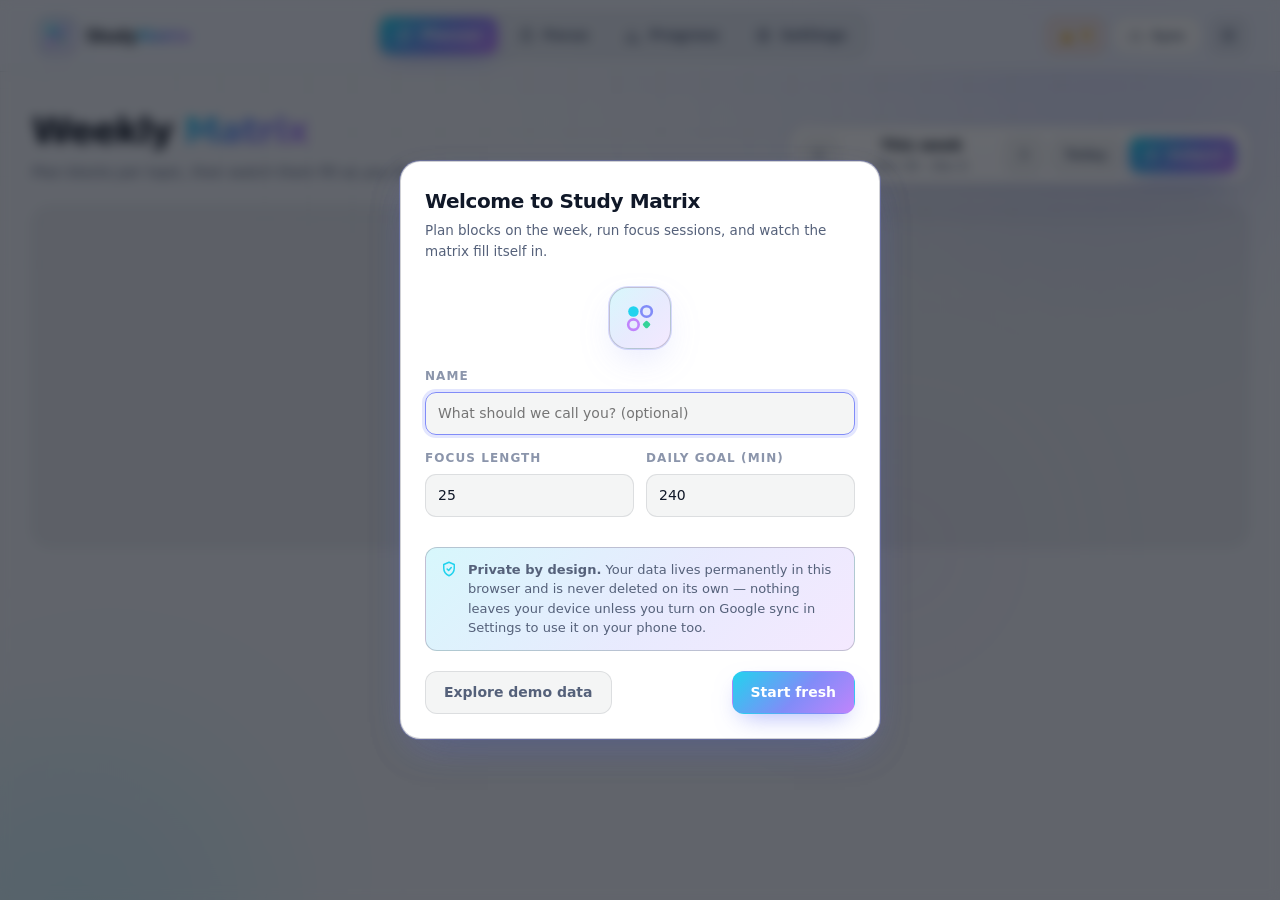
==== commit df0b7cf7: "Add optional Google-sign-in sync across devices New js/sync.js: Firebase Auth (Google popup) + Fires" ====
--- a/index.html
+++ b/index.html
@@ -58,6 +58,11 @@
         <svg viewBox="0 0 24 24" class="ic flame" aria-hidden="true"><path d="M12 22c4.4 0 7-2.8 7-6.5 0-2.4-1.2-4.2-2.4-5.7-.5 1-1.1 1.7-2 2.2.3-2.6-.9-6.1-4.1-8 .2 2.3-.6 3.9-1.9 5.4C7.3 10.9 5 13 5 16 5 19.9 7.6 22 12 22Z" fill="currentColor"/><path d="M12 22c-2 0-3.4-1.3-3.4-3.2 0-1.4.8-2.4 1.7-3.3.5.7 1 1.1 1.7 1.4.2-1.4-.3-2.9-1.5-4.1 2.5.6 4.9 2.9 4.9 6 0 1.9-1.4 3.2-3.4 3.2Z" fill="rgba(0,0,0,.28)"/></svg>
         <span id="nav-streak-num">0</span>
       </div>
+      <button class="sync-chip" id="sync-chip" aria-label="Sign in to sync your data">
+        <svg viewBox="0 0 24 24" class="ic" aria-hidden="true"><path d="M7 18.5h9.8a4 4 0 0 0 .6-7.95A5.5 5.5 0 0 0 6.3 8.9 4.6 4.6 0 0 0 7 18.5Z" fill="none" stroke="currentColor" stroke-width="1.8" stroke-linejoin="round"/></svg>
+        <img class="sync-avatar" id="sync-avatar" alt="" hidden>
+        <span id="sync-chip-text">Sync</span>
+      </button>
       <button class="icon-btn" id="theme-toggle" aria-label="Toggle theme">
         <svg viewBox="0 0 24 24" class="ic ic-moon"><path d="M20.4 14.2A8.5 8.5 0 0 1 9.8 3.6 8.5 8.5 0 1 0 20.4 14.2Z" fill="none" stroke="currentColor" stroke-width="2" stroke-linejoin="round"/></svg>
         <svg viewBox="0 0 24 24" class="ic ic-sun"><circle cx="12" cy="12" r="4.4" fill="none" stroke="currentColor" stroke-width="2"/><path d="M12 2.5v2.4M12 19.1v2.4M2.5 12h2.4M19.1 12h2.4M5 5l1.7 1.7M17.3 17.3 19 19M19 5l-1.7 1.7M6.7 17.3 5 19" stroke="currentColor" stroke-width="2" stroke-linecap="round"/></svg>
@@ -174,7 +179,7 @@
       <div class="view-head">
         <div>
           <h1 class="view-title" id="settings-title">Settings</h1>
-          <p class="view-sub">Everything is stored locally in this browser only.</p>
+          <p class="view-sub">Stored in this browser — sign in below to sync with your other devices.</p>
         </div>
       </div>
       <div id="settings-root"></div>
--- a/styles.css
+++ b/styles.css
@@ -156,6 +156,26 @@
 .timer-chip .chip-dot { width: 8px; height: 8px; border-radius: 50%; background: var(--green); animation: pulse 1.4s ease-in-out infinite; }
 @keyframes pulse { 0%,100% { box-shadow: 0 0 0 0 rgba(52,211,153,.6); } 55% { box-shadow: 0 0 0 7px rgba(52,211,153,0); } }
 
+.sync-chip {
+  display: flex; align-items: center; gap: 7px;
+  padding: 7px 13px; border-radius: 11px; cursor: pointer;
+  background: var(--panel); border: 1px solid var(--border);
+  color: var(--text-dim); font: inherit; font-weight: 700; font-size: 13px;
+  transition: border-color .2s, color .2s;
+}
+.sync-chip .ic { width: 16px; height: 16px; }
+.sync-chip:hover { border-color: var(--border-strong); color: var(--text); }
+.sync-chip.is-on { color: var(--text); border-color: var(--border-strong); background: var(--grad-soft); }
+.sync-chip .sync-avatar { width: 20px; height: 20px; border-radius: 50%; object-fit: cover; }
+
+.btn-google {
+  display: inline-flex; align-items: center; gap: 9px;
+  background: #fff; color: #1f2937; border: 1px solid #d1d5db;
+  font-weight: 700; font-size: 14px; padding: 9px 16px; border-radius: 11px;
+}
+.btn-google .ic { width: 18px; height: 18px; }
+.btn-google:hover { background: #f8fafc; }
+
 /* ============ Layout ============ */
 main { padding: clamp(16px, 3vw, 32px); max-width: 1280px; margin: 0 auto; }
 
@@ -509,6 +529,7 @@
   .top-actions { margin-left: auto; gap: 8px; }
   .streak-chip { padding: 6px 10px; font-size: 13px; }
   .timer-chip { font-size: 12px; padding: 6px 10px; }
+  .sync-chip { padding: 6px 10px; font-size: 12px; }
   .icon-btn { width: 34px; height: 34px; }
 
   .view-title { font-size: 24px; }
